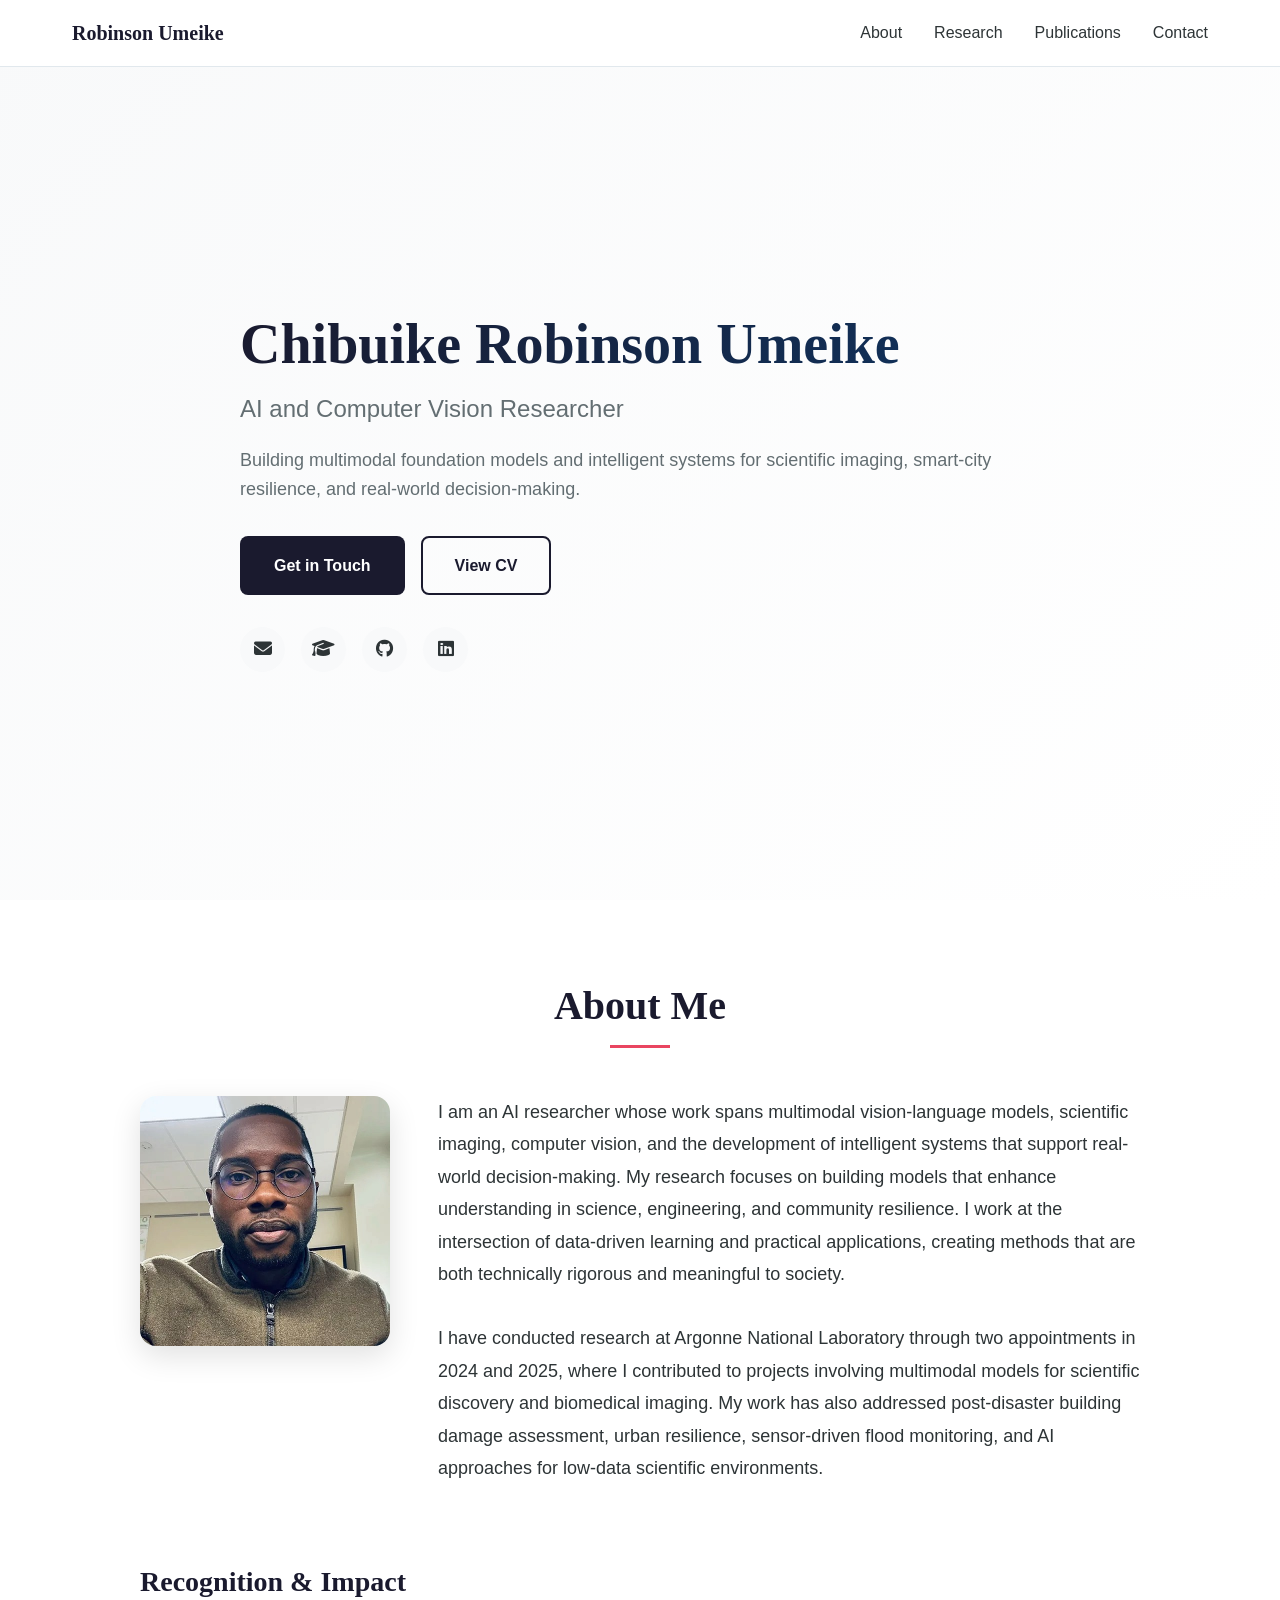
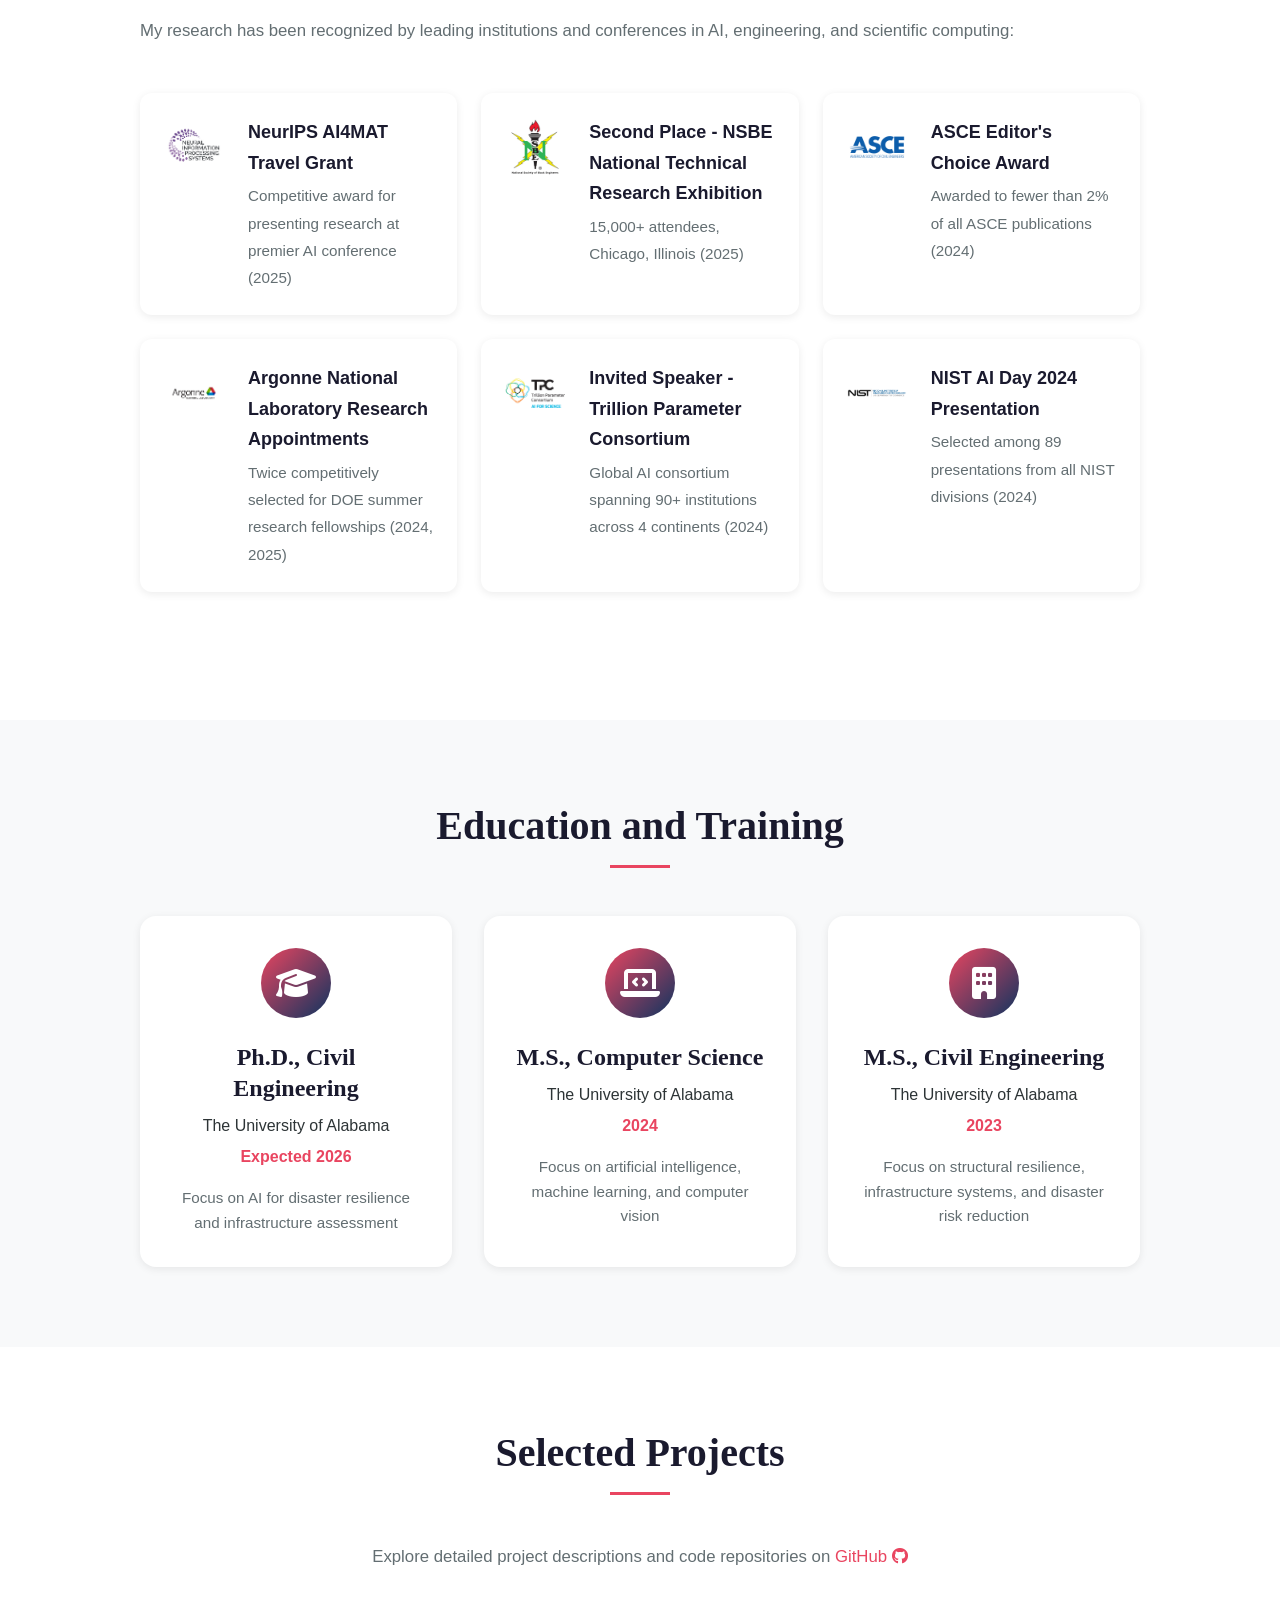
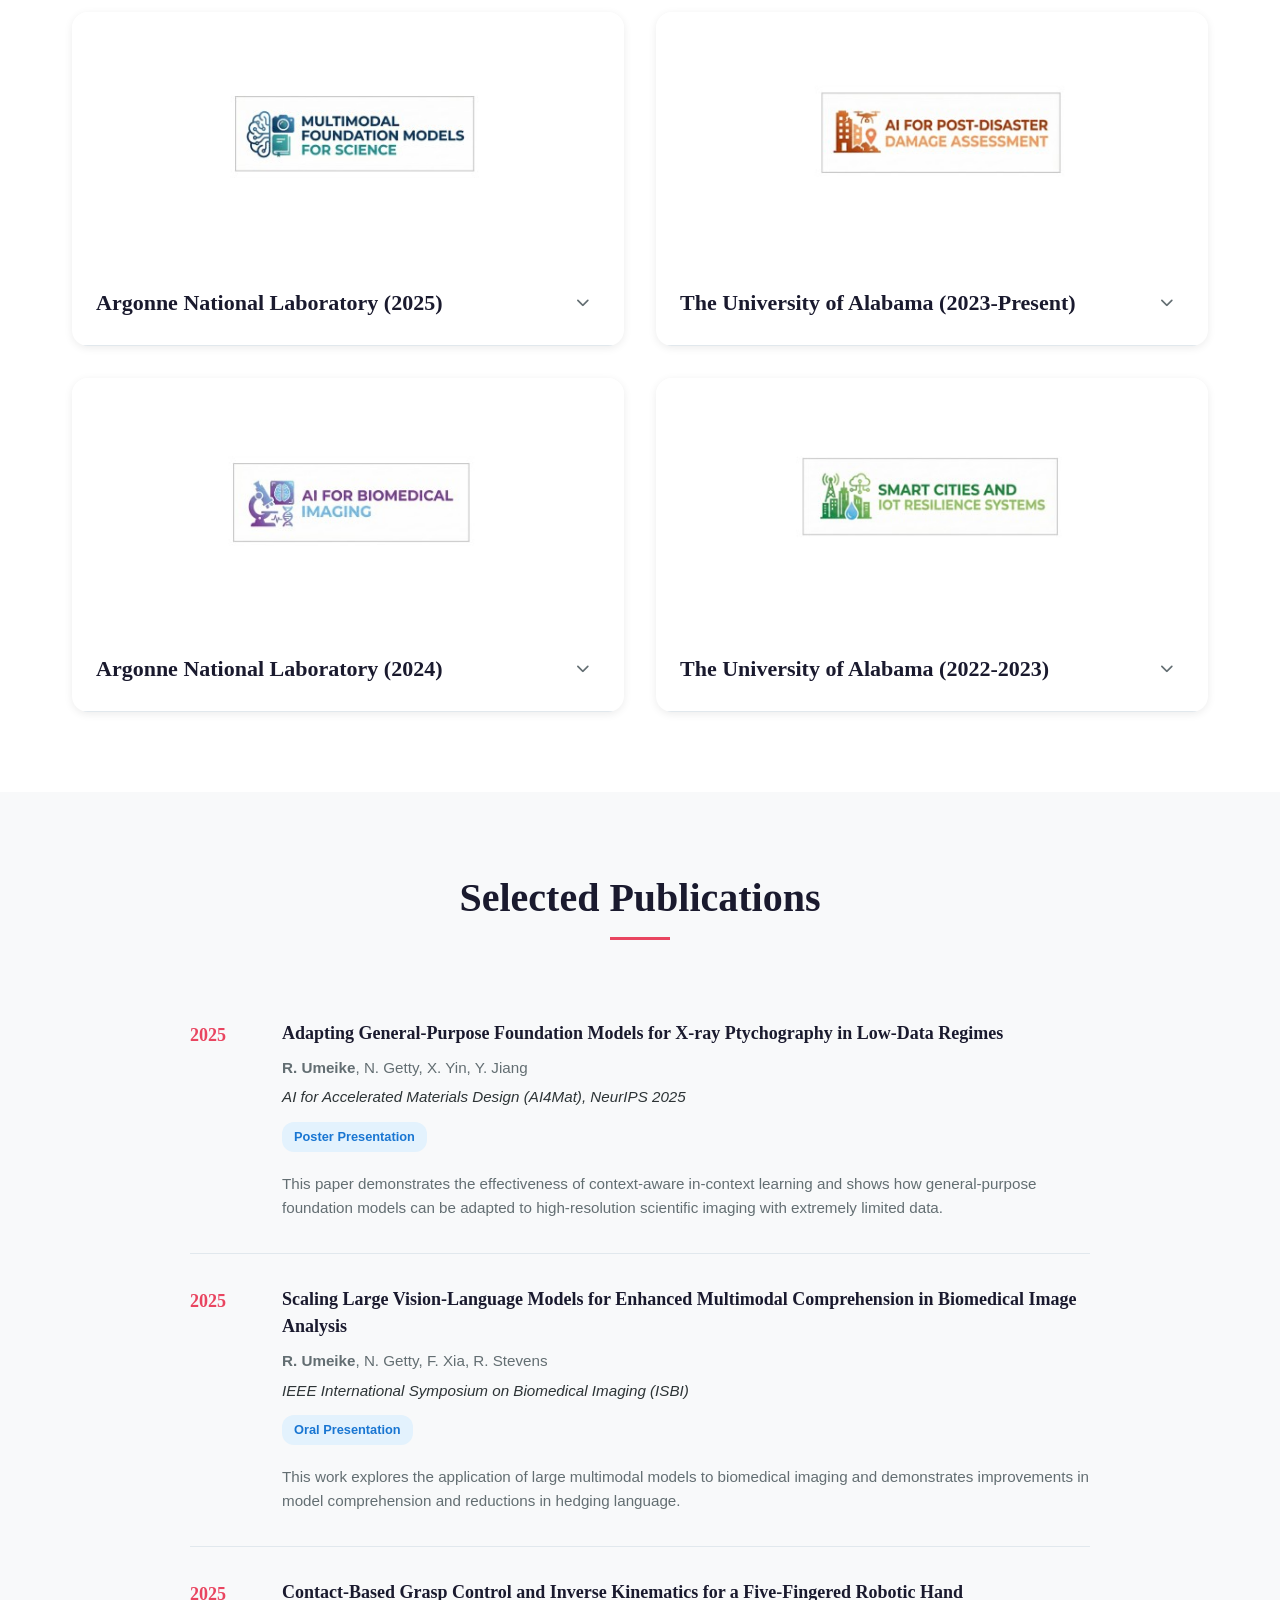
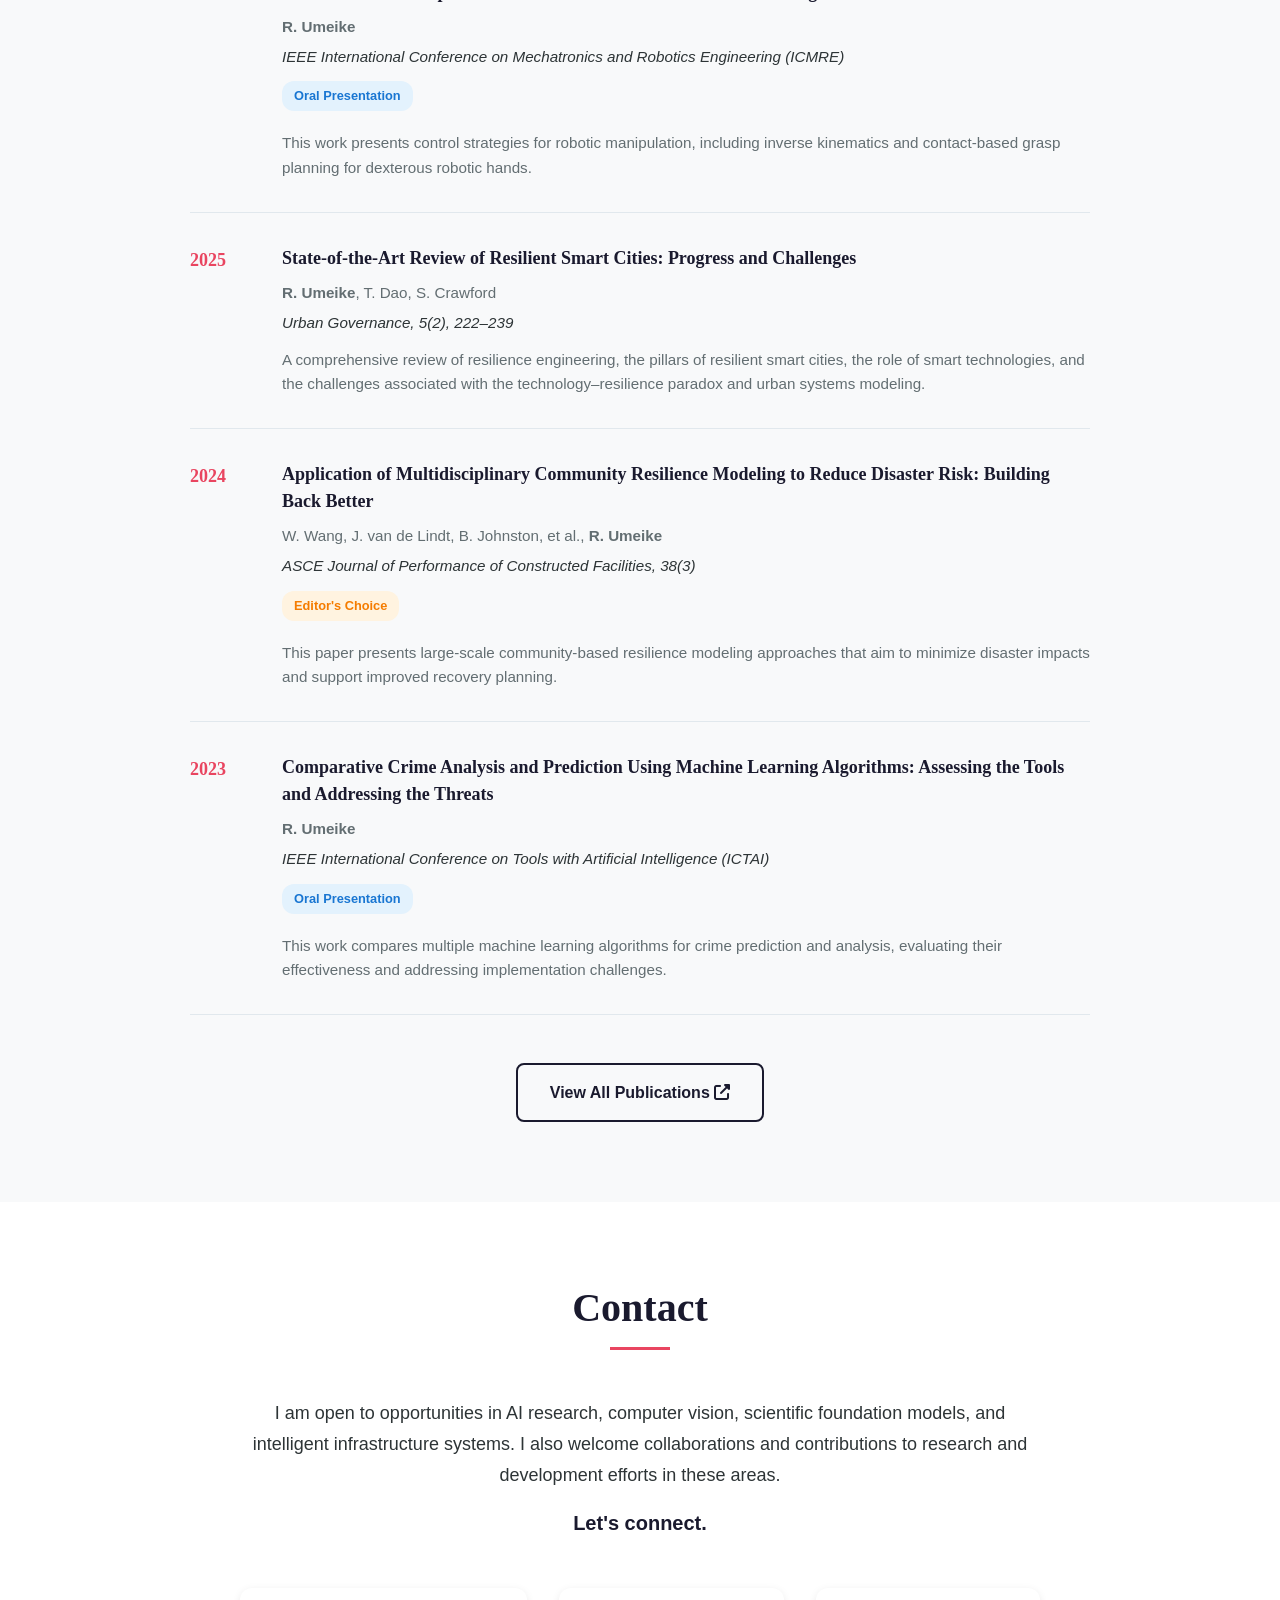
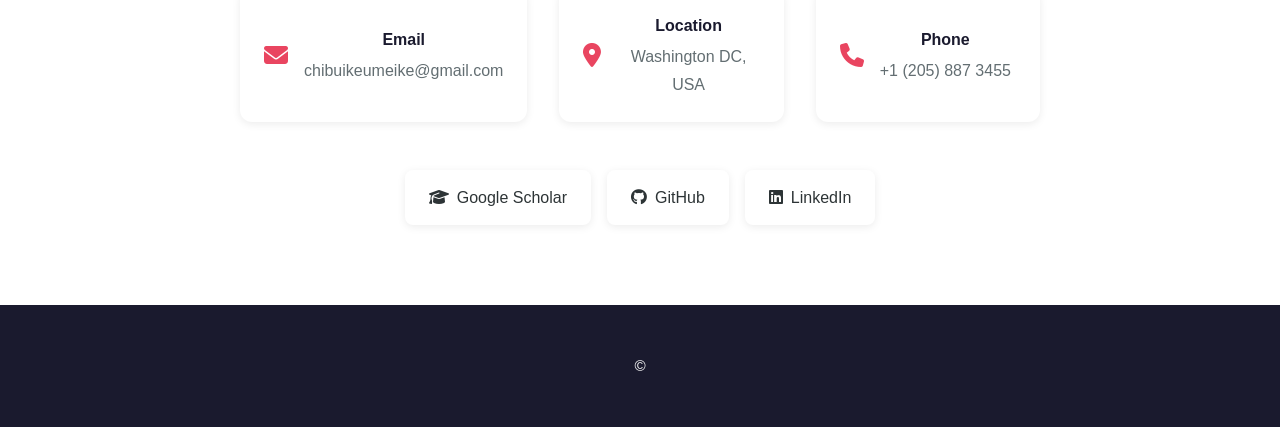
==== index_old.html @ f41a7f82 "Rename index.html to index_old.html" ====
<!DOCTYPE html>
<html lang="en">
<head>
    <meta charset="UTF-8">
    <meta name="viewport" content="width=device-width, initial-scale=1.0">
    <title>Chibuike Robinson Umeike - AI and Computer Vision Researcher</title>
    <link rel="stylesheet" href="css/style.css">
    <link rel="stylesheet" href="https://cdnjs.cloudflare.com/ajax/libs/font-awesome/6.4.0/css/all.min.css">
</head>
<body>
    <nav class="navbar">
        <div class="container">
            <div class="nav-brand">Robinson Umeike</div>
            <ul class="nav-links">
                <li><a href="#about">About</a></li>
                <li><a href="#research">Research</a></li>
                <li><a href="#publications">Publications</a></li>
                <li><a href="#contact">Contact</a></li>
            </ul>
        </div>
    </nav>

    <header class="hero">
        <div class="container">
            <div class="hero-content">
                <h1 class="hero-title">Chibuike Robinson Umeike</h1>
                <p class="hero-subtitle">AI and Computer Vision Researcher</p>
                <p class="hero-tagline">Building multimodal foundation models and intelligent systems for scientific imaging, smart-city resilience, and real-world decision-making.</p>
                <div class="hero-links">
                    <a href="#contact" class="btn btn-primary">Get in Touch</a>
                    <a href="assets/cv.pdf" class="btn btn-secondary" target="_blank">View CV</a>
                </div>
                <div class="social-links">
                    <a href="/cdn-cgi/l/email-protection#57343f3e35223e3c32223a323e3c3217303a363e3b7934383a" aria-label="Email"><i class="fas fa-envelope"></i></a>
                    <a href="https://scholar.google.com/citations?user=IeJsfl8AAAAJ" target="_blank" aria-label="Google Scholar"><i class="fas fa-graduation-cap"></i></a>
                    <a href="https://github.com/crumeike" target="_blank" aria-label="GitHub"><i class="fab fa-github"></i></a>
                    <a href="https://www.linkedin.com/in/chibuike-robinson-umeike-b57b1a183/" target="_blank" aria-label="LinkedIn"><i class="fab fa-linkedin"></i></a>
                </div>
            </div>
        </div>
    </header>

    <section id="about" class="section">
        <div class="container">
            <h2 class="section-title">About Me</h2>
            <div class="about-content">
                <div class="about-layout">
                    <div class="profile-photo">
                        <img src="images/profile-photo.jpg" 
                             alt="Chibuike Robinson Umeike"
                             onerror="this.style.display='none'">
                    </div>
                    <div class="about-text">
                        <p class="lead">I am an AI researcher whose work spans multimodal vision-language models, scientific imaging, computer vision, and the development of intelligent systems that support real-world decision-making. My research focuses on building models that enhance understanding in science, engineering, and community resilience. I work at the intersection of data-driven learning and practical applications, creating methods that are both technically rigorous and meaningful to society.</p>
                        
                        <p class="lead">I have conducted research at Argonne National Laboratory through two appointments in 2024 and 2025, where I contributed to projects involving multimodal models for scientific discovery and biomedical imaging. My work has also addressed post-disaster building damage assessment, urban resilience, sensor-driven flood monitoring, and AI approaches for low-data scientific environments.</p>
                    </div>
                </div>
                    
                    <h3 class="subsection-title">Recognition & Impact</h3>
                    <p class="subsection-intro">My research has been recognized by leading institutions and conferences in AI, engineering, and scientific computing:</p>
                    
                    <div class="highlights">
                        <div class="highlight-item">
                            <div class="highlight-logo">
                                <img src="images/neurips-logo.png" alt="NeurIPS" onerror="this.parentElement.innerHTML='<i class=\'fas fa-award\'></i>'">
                            </div>
                            <div>
                                <strong>NeurIPS AI4MAT Travel Grant</strong>
                                <span>Competitive award for presenting research at premier AI conference (2025)</span>
                            </div>
                        </div>
                        <div class="highlight-item">
                            <div class="highlight-logo">
                                <img src="images/nsbe-logo.png" alt="NSBE" onerror="this.parentElement.innerHTML='<i class=\'fas fa-trophy\'></i>'">
                            </div>
                            <div>
                                <strong>Second Place - NSBE National Technical Research Exhibition</strong>
                                <span>15,000+ attendees, Chicago, Illinois (2025)</span>
                            </div>
                        </div>
                        <div class="highlight-item">
                            <div class="highlight-logo">
                                <img src="images/asce-logo.png" alt="ASCE" onerror="this.parentElement.innerHTML='<i class=\'fas fa-star\'></i>'">
                            </div>
                            <div>
                                <strong>ASCE Editor's Choice Award</strong>
                                <span>Awarded to fewer than 2% of all ASCE publications (2024)</span>
                            </div>
                        </div>
                        <div class="highlight-item">
                            <div class="highlight-logo">
                                <img src="images/argonne-logo.png" alt="Argonne" onerror="this.parentElement.innerHTML='<i class=\'fas fa-flask\'></i>'">
                            </div>
                            <div>
                                <strong>Argonne National Laboratory Research Appointments</strong>
                                <span>Twice competitively selected for DOE summer research fellowships (2024, 2025)</span>
                            </div>
                        </div>
                        <div class="highlight-item">
                            <div class="highlight-logo">
                                <img src="images/tpc-logo.png" alt="TPC" onerror="this.parentElement.innerHTML='<i class=\'fas fa-microphone\'></i>'">
                            </div>
                            <div>
                                <strong>Invited Speaker - Trillion Parameter Consortium</strong>
                                <span>Global AI consortium spanning 90+ institutions across 4 continents (2024)</span>
                            </div>
                        </div>
                        <div class="highlight-item">
                            <div class="highlight-logo">
                                <img src="images/nist-logo.png" alt="NIST" onerror="this.parentElement.innerHTML='<i class=\'fas fa-chart-line\'></i>'">
                            </div>
                            <div>
                                <strong>NIST AI Day 2024 Presentation</strong>
                                <span>Selected among 89 presentations from all NIST divisions (2024)</span>
                            </div>
                        </div>
                    </div>

                    <!-- <p class="closing-text">I enjoy working across disciplines and combining insights from engineering and computer science to advance the capabilities of AI systems.</p> -->
                </div>
            </div>
        </div>
    </section>

    <section id="education" class="section section-alt">
        <div class="container">
            <h2 class="section-title">Education and Training</h2>
            <div class="education-grid">
                <div class="education-card">
                    <div class="edu-icon"><i class="fas fa-graduation-cap"></i></div>
                    <h3>Ph.D., Civil Engineering</h3>
                    <p class="edu-institution">The University of Alabama</p>
                    <p class="edu-year">Expected 2026</p>
                    <p class="edu-focus">Focus on AI for disaster resilience and infrastructure assessment</p>
                </div>
                <div class="education-card">
                    <div class="edu-icon"><i class="fas fa-laptop-code"></i></div>
                    <h3>M.S., Computer Science</h3>
                    <p class="edu-institution">The University of Alabama</p>
                    <p class="edu-year">2024</p>
                    <p class="edu-focus">Focus on artificial intelligence, machine learning, and computer vision</p>
                </div>
                <div class="education-card">
                    <div class="edu-icon"><i class="fas fa-building"></i></div>
                    <h3>M.S., Civil Engineering</h3>
                    <p class="edu-institution">The University of Alabama</p>
                    <p class="edu-year">2023</p>
                    <p class="edu-focus">Focus on structural resilience, infrastructure systems, and disaster risk reduction</p>
                </div>
            </div>
        </div>
    </section>

    <section id="research" class="section">
        <div class="container">
            <h2 class="section-title">Selected Projects</h2>
            <p class="section-intro">Explore detailed project descriptions and code repositories on <a href="https://github.com/crumeike" target="_blank" style="color: var(--highlight-color); text-decoration: none;">GitHub <i class="fab fa-github"></i></a></p>
            <div class="projects-grid">
                <div class="project-card" data-project="foundation-models">
                    <div class="project-image">
                        <img src="images/project-foundation-models.jpg" 
                             alt="Multimodal Foundation Models for Science"
                             onerror="this.src='https://placehold.co/800x500/1a1a2e/ffffff?text=Foundation+Models+for+Science'">
                        <div class="project-overlay">
                            <a href="https://github.com/crumeike/PtychoBench" target="_blank" class="project-github" aria-label="View on GitHub">
                                <i class="fab fa-github"></i>
                            </a>
                        </div>
                    </div>
                    <div class="project-info">
                        <h3>Argonne National Laboratory (2025)</h3>
                        <button class="project-toggle" aria-label="Show details">
                            <i class="fas fa-chevron-down"></i>
                        </button>
                    </div>
                    <div class="project-details">
                        <p>Domain-adapted vision-language models for scientific and biomedical imaging. Work includes adapting general-purpose foundation models to low-data scientific domains, designing vision-language systems for X-ray ptychography and radiation imaging, applying reinforcement learning (GRPO) to autonomous scientific workflows, and scaling training across HPC and multi-GPU environments at Argonne National Laboratory. Developed <strong>PtychoBench</strong> benchmark for evaluating foundation model adaptation strategies.</p>
                        <div class="project-tags">
                            <span class="tag">VLMs</span>
                            <span class="tag">Qwen-2.5</span>
                            <span class="tag">Llama-3.2</span>
                            <span class="tag">GRPO</span>
                            <span class="tag">HPC</span>
                        </div>
                    </div>
                </div>

                <div class="project-card" data-project="disaster-assessment">
                    <div class="project-image">
                        <img src="images/project-disaster.jpg" 
                             alt="Post-Disaster Damage Assessment"
                             onerror="this.src='https://placehold.co/800x500/e94560/ffffff?text=Disaster+Assessment+AI'">
                        <div class="project-overlay">
                            <a href="https://github.com/crumeike" target="_blank" class="project-github" aria-label="View on GitHub">
                                <i class="fab fa-github"></i>
                            </a>
                        </div>
                    </div>
                    <div class="project-info">
                        <!-- <h3>AI for Post-Disaster Damage Assessment</h3> -->
                        <h3>The University of Alabama (2023-Present)</h3>
                        <button class="project-toggle" aria-label="Show details">
                            <i class="fas fa-chevron-down"></i>
                        </button>
                    </div>
                    <div class="project-details">
                        <p>End-to-end computer vision systems for rapid building damage estimation following natural disasters. Includes damage detection and classification using YOLO, SSD, and RT-DETR architectures for tornado and windstorm events. Deployed system processing <strong>333 images per second</strong>, reducing evaluation time from weeks to minutes. Integrated imagery with geospatial data and developed multimodal deep learning pipelines. Collaborative work with NIST Disaster and Failure Studies Program.</p>
                        <div class="project-tags">
                            <span class="tag">YOLO</span>
                            <span class="tag">RT-DETR</span>
                            <span class="tag">Computer Vision</span>
                            <span class="tag">NIST</span>
                        </div>
                    </div>
                </div>

                <div class="project-card" data-project="biomedical-imaging">
                    <div class="project-image">
                        <img src="images/project-biomedical.jpg" 
                             alt="AI for Biomedical Imaging"
                             onerror="this.src='https://placehold.co/800x500/0f3460/ffffff?text=Biomedical+Imaging+AI'">
                        <div class="project-overlay">
                            <a href="https://github.com/crumeike/lucid-biomedical-vlm" target="_blank" class="project-github" aria-label="View on GitHub">
                                <i class="fab fa-github"></i>
                            </a>
                        </div>
                    </div>
                    <div class="project-info">
                        <!-- <h3>AI for Biomedical Imaging</h3> -->
                        <h3>Argonne National Laboratory (2024)</h3>
                        <button class="project-toggle" aria-label="Show details">
                            <i class="fas fa-chevron-down"></i>
                        </button>
                    </div>
                    <div class="project-details">
                        <p>Vision-language and multimodal models for biomedical image interpretation and low-dose imaging applications. Built comprehensive data curation pipeline processing <strong>42,673 scientific articles</strong>, generating <strong>171,000+ captions</strong> and <strong>165,000+ images</strong>. Fine-tuned LLaVA models on <strong>50,882 image-text pairs</strong>, achieving <strong>135% performance improvement</strong> and <strong>96.6% hallucination reduction</strong> over baselines. Designed AI systems that support clinical and scientific workflows for low-dose radiation therapy imaging.</p>
                        <div class="project-tags">
                            <span class="tag">LLaVA</span>
                            <span class="tag">LoRA</span>
                            <span class="tag">Medical AI</span>
                            <span class="tag">Argonne Lab</span>
                        </div>
                    </div>
                </div>

                <div class="project-card" data-project="smart-cities">
                    <div class="project-image">
                        <img src="images/project-smart-cities.jpg" 
                             alt="Smart Cities and IoT Systems"
                             onerror="this.src='https://placehold.co/800x500/16213e/ffffff?text=Smart+Cities+%26+IoT'">
                        <div class="project-overlay">
                            <a href="https://github.com/crumeike/smart-cities-iot" target="_blank" class="project-github" aria-label="View on GitHub">
                                <i class="fab fa-github"></i>
                            </a>
                        </div>
                    </div>
                    <div class="project-info">
                        <!-- <h3>Smart Cities and IoT Resilience Systems</h3> -->
                        <h3>The University of Alabama (2022-2023) </h3>
                        <button class="project-toggle" aria-label="Show details">
                            <i class="fas fa-chevron-down"></i>
                        </button>
                    </div>
                    <div class="project-details">
                        <p>Intelligent sensing and decision-support tools for urban infrastructure resilience. Deployed IoT flood monitoring networks with edge computing for real-time environmental sensing, processing over <strong>25,000 data points</strong> across 7-week field studies at University of Alabama campus. Developed city-scale resilience modeling frameworks and integrated standards-based (OIIE) data architectures for monitoring civil infrastructure systems. Earned <strong>two first-place innovation awards</strong>.</p>
                        <div class="project-tags">
                            <span class="tag">IoT</span>
                            <span class="tag">Edge Computing</span>
                            <span class="tag">OIIE Standards</span>
                            <span class="tag">Urban Systems</span>
                        </div>
                    </div>
                </div>
            </div>
        </div>
    </section>

    <section id="publications" class="section section-alt">
        <div class="container">
            <h2 class="section-title">Selected Publications</h2>
            <div class="publications-list">
                <div class="publication-item">
                    <div class="pub-year">2025</div>
                    <div class="pub-content">
                        <h4>Adapting General-Purpose Foundation Models for X-ray Ptychography in Low-Data Regimes</h4>
                        <p class="pub-authors"><strong>R. Umeike</strong>, N. Getty, X. Yin, Y. Jiang</p>
                        <p class="pub-venue">AI for Accelerated Materials Design (AI4Mat), NeurIPS 2025</p>
                        <span class="badge badge-oral">Poster Presentation</span>
                        <p class="pub-description">This paper demonstrates the effectiveness of context-aware in-context learning and shows how general-purpose foundation models can be adapted to high-resolution scientific imaging with extremely limited data.</p>
                    </div>
                </div>

                <div class="publication-item">
                    <div class="pub-year">2025</div>
                    <div class="pub-content">
                        <h4>Scaling Large Vision-Language Models for Enhanced Multimodal Comprehension in Biomedical Image Analysis</h4>
                        <p class="pub-authors"><strong>R. Umeike</strong>, N. Getty, F. Xia, R. Stevens</p>
                        <p class="pub-venue">IEEE International Symposium on Biomedical Imaging (ISBI)</p>
                        <span class="badge badge-oral">Oral Presentation</span>
                        <p class="pub-description">This work explores the application of large multimodal models to biomedical imaging and demonstrates improvements in model comprehension and reductions in hedging language.</p>
                    </div>
                </div>

                <div class="publication-item">
                    <div class="pub-year">2025</div>
                    <div class="pub-content">
                        <h4>Contact-Based Grasp Control and Inverse Kinematics for a Five-Fingered Robotic Hand</h4>
                        <p class="pub-authors"><strong>R. Umeike</strong></p>
                        <p class="pub-venue">IEEE International Conference on Mechatronics and Robotics Engineering (ICMRE)</p>
                        <span class="badge badge-oral">Oral Presentation</span>
                        <p class="pub-description">This work presents control strategies for robotic manipulation, including inverse kinematics and contact-based grasp planning for dexterous robotic hands.</p>
                    </div>
                </div>

                <div class="publication-item">
                    <div class="pub-year">2025</div>
                    <div class="pub-content">
                        <h4>State-of-the-Art Review of Resilient Smart Cities: Progress and Challenges</h4>
                        <p class="pub-authors"><strong>R. Umeike</strong>, T. Dao, S. Crawford</p>
                        <p class="pub-venue">Urban Governance, 5(2), 222–239</p>
                        <p class="pub-description">A comprehensive review of resilience engineering, the pillars of resilient smart cities, the role of smart technologies, and the challenges associated with the technology–resilience paradox and urban systems modeling.</p>
                    </div>
                </div>

                <div class="publication-item">
                    <div class="pub-year">2024</div>
                    <div class="pub-content">
                        <h4>Application of Multidisciplinary Community Resilience Modeling to Reduce Disaster Risk: Building Back Better</h4>
                        <p class="pub-authors">W. Wang, J. van de Lindt, B. Johnston, et al., <strong>R. Umeike</strong></p>
                        <p class="pub-venue">ASCE Journal of Performance of Constructed Facilities, 38(3)</p>
                        <span class="badge badge-award">Editor's Choice</span>
                        <p class="pub-description">This paper presents large-scale community-based resilience modeling approaches that aim to minimize disaster impacts and support improved recovery planning.</p>
                    </div>
                </div>

                <div class="publication-item">
                    <div class="pub-year">2023</div>
                    <div class="pub-content">
                        <h4>Comparative Crime Analysis and Prediction Using Machine Learning Algorithms: Assessing the Tools and Addressing the Threats</h4>
                        <p class="pub-authors"><strong>R. Umeike</strong></p>
                        <p class="pub-venue">IEEE International Conference on Tools with Artificial Intelligence (ICTAI)</p>
                        <span class="badge badge-oral">Oral Presentation</span>
                        <p class="pub-description">This work compares multiple machine learning algorithms for crime prediction and analysis, evaluating their effectiveness and addressing implementation challenges.</p>
                    </div>
                </div>
            </div>
            
            <div class="pub-footer">
                <a href="https://scholar.google.com/citations?user=IeJsfl8AAAAJ" target="_blank" class="btn btn-secondary">
                    View All Publications <i class="fas fa-external-link-alt"></i>
                </a>
            </div>
        </div>
    </section>

    <section id="contact" class="section">
        <div class="container">
            <h2 class="section-title">Contact</h2>
            <div class="contact-content">
                <p class="contact-intro">I am open to opportunities in AI research, computer vision, scientific foundation models, and intelligent infrastructure systems. I also welcome collaborations and contributions to research and development efforts in these areas.</p>
                <p class="contact-cta">Let's connect.</p>
                
                <div class="contact-grid">
                    <div class="contact-item">
                        <i class="fas fa-envelope"></i>
                        <div>
                            <strong>Email</strong>
                            <a href="mailto:chibuikeumeike@gmail.com">chibuikeumeike@gmail.com</a>
                        </div>
                    </div>
                    <div class="contact-item">
                        <i class="fas fa-map-marker-alt"></i>
                        <div>
                            <strong>Location</strong>
                            <span>Washington DC, USA</span>
                        </div>
                    </div>
                    <div class="contact-item">
                        <i class="fas fa-phone"></i>
                        <div>
                            <strong>Phone</strong>
                            <a href="tel:+12058873455">+1 (205) 887 3455</a>
                        </div>
                    </div>
                </div>

                <div class="contact-social">
                    <a href="https://scholar.google.com/citations?user=IeJsfl8AAAAJ" target="_blank" class="social-btn">
                        <i class="fas fa-graduation-cap"></i>
                        Google Scholar
                    </a>
                    <a href="https://github.com/crumeike" target="_blank" class="social-btn">
                        <i class="fab fa-github"></i>
                        GitHub
                    </a>
                    <a href="https://www.linkedin.com/in/chibuike-robinson-umeike-b57b1a183/" target="_blank" class="social-btn">
                        <i class="fab fa-linkedin"></i>
                        LinkedIn
                    </a>
                </div>
            </div>
        </div>
    </section>

    <footer class="footer">
            <div class="container">
            <p>&copy
---- css/style.css ----
/* ==========================================
   CSS Variables & Reset
   ========================================== */
:root {
    --primary-color: #1a1a2e;
    --secondary-color: #16213e;
    --accent-color: #0f3460;
    --highlight-color: #e94560;
    --text-color: #2d3436;
    --text-light: #636e72;
    --bg-color: #ffffff;
    --bg-alt: #f8f9fa;
    --border-color: #e1e8ed;
    --shadow: 0 2px 8px rgba(0, 0, 0, 0.08);
    --shadow-lg: 0 10px 30px rgba(0, 0, 0, 0.12);
    --transition: all 0.3s cubic-bezier(0.4, 0, 0.2, 1);
    --font-sans: 'SF Pro Display', -apple-system, BlinkMacSystemFont, 'Segoe UI', sans-serif;
    --font-serif: 'Crimson Pro', 'Georgia', serif;
}

* {
    margin: 0;
    padding: 0;
    box-sizing: border-box;
}

html {
    scroll-behavior: smooth;
}

body {
    font-family: var(--font-sans);
    color: var(--text-color);
    line-height: 1.7;
    background: var(--bg-color);
}

.container {
    max-width: 1200px;
    margin: 0 auto;
    padding: 0 2rem;
}

/* ==========================================
   Typography
   ========================================== */
h1, h2, h3, h4 {
    font-family: var(--font-serif);
    font-weight: 600;
    line-height: 1.3;
    color: var(--primary-color);
}

h1 { font-size: 3.5rem; }
h2 { font-size: 2.5rem; }
h3 { font-size: 1.75rem; }
h4 { font-size: 1.25rem; }

@media (max-width: 768px) {
    h1 { font-size: 2.5rem; }
    h2 { font-size: 2rem; }
    h3 { font-size: 1.5rem; }
}

/* ==========================================
   Navigation
   ========================================== */
.navbar {
    position: fixed;
    top: 0;
    width: 100%;
    background: rgba(255, 255, 255, 0.95);
    backdrop-filter: blur(10px);
    border-bottom: 1px solid var(--border-color);
    z-index: 1000;
    transition: var(--transition);
}

.navbar .container {
    display: flex;
    justify-content: space-between;
    align-items: center;
    padding: 1rem 2rem;
}

.nav-brand {
    font-family: var(--font-serif);
    font-size: 1.25rem;
    font-weight: 600;
    color: var(--primary-color);
}

.nav-links {
    display: flex;
    list-style: none;
    gap: 2rem;
}

.nav-links a {
    text-decoration: none;
    color: var(--text-color);
    font-weight: 500;
    transition: var(--transition);
    position: relative;
}

.nav-links a::after {
    content: '';
    position: absolute;
    bottom: -4px;
    left: 0;
    width: 0;
    height: 2px;
    background: var(--highlight-color);
    transition: var(--transition);
}

.nav-links a:hover::after {
    width: 100%;
}

@media (max-width: 768px) {
    .nav-links {
        gap: 1rem;
        font-size: 0.9rem;
    }
}

/* ==========================================
   Hero Section
   ========================================== */
.hero {
    min-height: 100vh;
    display: flex;
    align-items: center;
    background: linear-gradient(135deg, #f8f9fa 0%, #ffffff 100%);
    padding-top: 80px;
}

.hero-content {
    max-width: 800px;
    animation: fadeInUp 0.8s ease-out;
}

.hero-title {
    margin-bottom: 0.5rem;
    background: linear-gradient(135deg, var(--primary-color) 0%, var(--accent-color) 100%);
    -webkit-background-clip: text;
    -webkit-text-fill-color: transparent;
    background-clip: text;
}

.hero-subtitle {
    font-size: 1.5rem;
    color: var(--text-light);
    margin-bottom: 1rem;
    font-weight: 500;
}

.hero-tagline {
    font-size: 1.125rem;
    color: var(--text-light);
    margin-bottom: 2rem;
    line-height: 1.6;
}

.hero-links {
    display: flex;
    gap: 1rem;
    margin-bottom: 2rem;
    flex-wrap: wrap;
}

.btn {
    display: inline-block;
    padding: 0.875rem 2rem;
    text-decoration: none;
    border-radius: 8px;
    font-weight: 600;
    transition: var(--transition);
    border: 2px solid transparent;
}

.btn-primary {
    background: var(--primary-color);
    color: white;
}

.btn-primary:hover {
    background: var(--secondary-color);
    transform: translateY(-2px);
    box-shadow: var(--shadow-lg);
}

.btn-secondary {
    background: transparent;
    color: var(--primary-color);
    border-color: var(--primary-color);
}

.btn-secondary:hover {
    background: var(--primary-color);
    color: white;
    transform: translateY(-2px);
}

.social-links {
    display: flex;
    gap: 1rem;
}

.social-links a {
    width: 45px;
    height: 45px;
    display: flex;
    align-items: center;
    justify-content: center;
    background: var(--bg-alt);
    color: var(--text-color);
    border-radius: 50%;
    text-decoration: none;
    transition: var(--transition);
    font-size: 1.125rem;
}

.social-links a:hover {
    background: var(--primary-color);
    color: white;
    transform: translateY(-3px);
}

/* ==========================================
   Sections
   ========================================== */
.section {
    padding: 5rem 0;
}

.section-alt {
    background: var(--bg-alt);
}

.section-title {
    text-align: center;
    margin-bottom: 3rem;
    position: relative;
    padding-bottom: 1rem;
}

.section-title::after {
    content: '';
    position: absolute;
    bottom: 0;
    left: 50%;
    transform: translateX(-50%);
    width: 60px;
    height: 3px;
    background: var(--highlight-color);
}

/* ==========================================
   About Section
   ========================================== */
.about-content {
    max-width: 1000px;
    margin: 0 auto;
}

.about-layout {
    display: grid;
    grid-template-columns: 250px 1fr;
    gap: 3rem;
    align-items: start;
    margin-bottom: 2rem;
}

.profile-photo {
    width: 100%;
    position: sticky;
    top: 100px;
}

.profile-photo img {
    width: 100%;
    border-radius: 16px;
    box-shadow: var(--shadow-lg);
    display: block;
}

@media (max-width: 868px) {
    .about-layout {
        grid-template-columns: 1fr;
        gap: 2rem;
    }
    
    .profile-photo {
        max-width: 250px;
        margin: 0 auto;
        position: static;
    }
}

.lead {
    font-size: 1.125rem;
    line-height: 1.8;
    color: var(--text-color);
    margin-bottom: 2rem;
}

.closing-text {
    font-size: 1.125rem;
    line-height: 1.8;
    color: var(--text-color);
    margin-top: 2rem;
    font-style: italic;
}

.subsection-title {
    font-size: 1.75rem;
    color: var(--primary-color);
    margin: 3rem 0 1rem;
}

.subsection-intro {
    font-size: 1.05rem;
    color: var(--text-light);
    margin-bottom: 2rem;
    line-height: 1.7;
}

.section-intro {
    font-size: 1.05rem;
    color: var(--text-light);
    margin-bottom: 2.5rem;
    text-align: center;
    line-height: 1.7;
}

.highlights {
    display: grid;
    grid-template-columns: repeat(auto-fit, minmax(300px, 1fr));
    gap: 1.5rem;
    margin: 3rem 0;
}

.highlight-item {
    display: flex;
    align-items: flex-start;
    gap: 1.5rem;
    padding: 1.5rem;
    background: white;
    border-radius: 12px;
    box-shadow: var(--shadow);
    transition: var(--transition);
}

.highlight-item:hover {
    transform: translateY(-4px);
    box-shadow: var(--shadow-lg);
}

.highlight-logo {
    width: 60px;
    height: 60px;
    flex-shrink: 0;
    display: flex;
    align-items: center;
    justify-content: center;
}

.highlight-logo img {
    max-width: 100%;
    max-height: 100%;
    object-fit: contain;
}

.highlight-item i {
    font-size: 2rem;
    color: var(--highlight-color);
    flex-shrink: 0;
}

.highlight-item strong {
    display: block;
    font-size: 1.125rem;
    color: var(--primary-color);
    margin-bottom: 0.25rem;
}

.highlight-item span {
    color: var(--text-light);
    font-size: 0.95rem;
}

/* ==========================================
   Education Section
   ========================================== */
.education-grid {
    display: grid;
    grid-template-columns: repeat(auto-fit, minmax(300px, 1fr));
    gap: 2rem;
    max-width: 1000px;
    margin: 0 auto;
}

.education-card {
    background: white;
    padding: 2rem;
    border-radius: 16px;
    box-shadow: var(--shadow);
    transition: var(--transition);
    text-align: center;
}

.education-card:hover {
    transform: translateY(-4px);
    box-shadow: var(--shadow-lg);
}

.edu-icon {
    width: 70px;
    height: 70px;
    background: linear-gradient(135deg, var(--highlight-color) 0%, var(--accent-color) 100%);
    border-radius: 50%;
    display: flex;
    align-items: center;
    justify-content: center;
    margin: 0 auto 1.5rem;
    color: white;
    font-size: 2rem;
}

.education-card h3 {
    margin-bottom: 0.5rem;
    color: var(--primary-color);
    font-size: 1.5rem;
}

.edu-institution {
    color: var(--text-color);
    font-weight: 500;
    margin-bottom: 0.25rem;
}

.edu-year {
    color: var(--highlight-color);
    font-weight: 600;
    margin-bottom: 1rem;
}

.edu-focus {
    color: var(--text-light);
    font-size: 0.95rem;
    line-height: 1.6;
}

/* ==========================================
   Projects Section - Interactive Cards with Images
   ========================================== */
.projects-grid {
    display: grid;
    grid-template-columns: repeat(2, 1fr);
    gap: 2rem;
    max-width: 1200px;
    margin: 0 auto;
}

@media (max-width: 968px) {
    .projects-grid {
        grid-template-columns: 1fr;
    }
}

.project-card {
    background: white;
    border-radius: 16px;
    overflow: hidden;
    box-shadow: var(--shadow);
    transition: var(--transition);
    cursor: pointer;
}

.project-card:hover {
    transform: translateY(-8px);
    box-shadow: var(--shadow-lg);
}

.project-image {
    position: relative;
    width: 100%;
    height: 250px;
    overflow: hidden;
    background: var(--bg-alt);
}

.project-image img {
    width: 100%;
    height: 100%;
    object-fit: cover;
    transition: var(--transition);
}

.project-card:hover .project-image img {
    transform: scale(1.05);
}

.project-overlay {
    position: absolute;
    top: 0;
    left: 0;
    right: 0;
    bottom: 0;
    background: linear-gradient(to bottom, rgba(0,0,0,0) 0%, rgba(0,0,0,0.7) 100%);
    display: flex;
    align-items: flex-end;
    justify-content: flex-end;
    padding: 1rem;
    opacity: 0;
    transition: var(--transition);
}

.project-card:hover .project-overlay {
    opacity: 1;
}

.project-github {
    width: 45px;
    height: 45px;
    background: white;
    border-radius: 50%;
    display: flex;
    align-items: center;
    justify-content: center;
    color: var(--primary-color);
    text-decoration: none;
    font-size: 1.25rem;
    transition: var(--transition);
}

.project-github:hover {
    background: var(--highlight-color);
    color: white;
    transform: scale(1.1);
}

.project-info {
    padding: 1.5rem;
    display: flex;
    justify-content: space-between;
    align-items: center;
    border-bottom: 1px solid var(--border-color);
}

.project-info h3 {
    font-size: 1.375rem;
    color: var(--primary-color);
    margin: 0;
    flex: 1;
}

.project-toggle {
    background: none;
    border: none;
    width: 35px;
    height: 35px;
    border-radius: 50%;
    display: flex;
    align-items: center;
    justify-content: center;
    cursor: pointer;
    color: var(--text-light);
    transition: var(--transition);
    flex-shrink: 0;
}

.project-toggle:hover {
    background: var(--bg-alt);
    color: var(--primary-color);
}

.project-toggle i {
    transition: var(--transition);
}

.project-card.active .project-toggle i {
    transform: rotate(180deg);
}

.project-details {
    max-height: 0;
    overflow: hidden;
    transition: max-height 0.5s ease, padding 0.5s ease;
    padding: 0 1.5rem;
}

.project-card.active .project-details {
    max-height: 800px;
    padding: 1.5rem;
}

@media (max-width: 768px) {
    .project-card.active .project-details {
        max-height: 1000px;
    }
}

.project-details p {
    color: var(--text-light);
    line-height: 1.7;
    margin-bottom: 1rem;
}

.project-tags {
    display: flex;
    flex-wrap: wrap;
    gap: 0.5rem;
}

.tag {
    padding: 0.375rem 0.875rem;
    background: var(--bg-alt);
    color: var(--text-color);
    border-radius: 20px;
    font-size: 0.875rem;
    font-weight: 500;
}

/* Old research card styles - kept for backwards compatibility */
.research-card {
    background: white;
    padding: 2rem;
    border-radius: 16px;
    box-shadow: var(--shadow);
    transition: var(--transition);
    border-top: 4px solid var(--highlight-color);
}

.research-card:hover {
    transform: translateY(-8px);
    box-shadow: var(--shadow-lg);
}

.research-icon {
    width: 60px;
    height: 60px;
    background: linear-gradient(135deg, var(--highlight-color) 0%, var(--accent-color) 100%);
    border-radius: 12px;
    display: flex;
    align-items: center;
    justify-content: center;
    margin-bottom: 1.5rem;
}

.research-icon i {
    font-size: 1.75rem;
    color: white;
}

.research-card h3 {
    margin-bottom: 1rem;
    color: var(--primary-color);
}

.research-card p {
    color: var(--text-light);
    line-height: 1.7;
}

/* ==========================================
   Publications Section
   ========================================== */
.publications-list {
    max-width: 900px;
    margin: 0 auto 3rem;
}

.publication-item {
    display: flex;
    gap: 2rem;
    padding: 2rem 0;
    border-bottom: 1px solid var(--border-color);
    transition: var(--transition);
}

.publication-item:hover {
    background: rgba(249, 249, 249, 0.5);
    padding-left: 1rem;
    padding-right: 1rem;
    margin-left: -1rem;
    margin-right: -1rem;
    border-radius: 8px;
}

.pub-year {
    font-family: var(--font-serif);
    font-size: 1.125rem;
    font-weight: 600;
    color: var(--highlight-color);
    flex-shrink: 0;
    width: 60px;
}

.pub-content h4 {
    margin-bottom: 0.5rem;
    font-size: 1.125rem;
    line-height: 1.5;
}

.pub-authors {
    color: var(--text-light);
    margin-bottom: 0.25rem;
    font-size: 0.95rem;
}

.pub-venue {
    color: var(--text-color);
    font-style: italic;
    margin-bottom: 0.75rem;
    font-size: 0.95rem;
}

.pub-description {
    color: var(--text-light);
    font-size: 0.95rem;
    line-height: 1.6;
    margin-top: 0.75rem;
}

.badge {
    display: inline-block;
    padding: 0.25rem 0.75rem;
    border-radius: 12px;
    font-size: 0.8rem;
    font-weight: 600;
    margin-bottom: 0.5rem;
}

.badge-oral {
    background: #e3f2fd;
    color: #1976d2;
}

.badge-award {
    background: #fff3e0;
    color: #f57c00;
}

.pub-footer {
    text-align: center;
    margin-top: 2rem;
}

/* ==========================================
   Contact Section
   ========================================== */
.contact-content {
    max-width: 800px;
    margin: 0 auto;
    text-align: center;
}

.contact-intro {
    font-size: 1.125rem;
    color: var(--text-color);
    margin-bottom: 1rem;
    line-height: 1.7;
}

.contact-cta {
    font-size: 1.25rem;
    font-weight: 600;
    color: var(--primary-color);
    margin-bottom: 3rem;
}

.contact-grid {
    display: grid;
    grid-template-columns: repeat(3, 1fr);
    gap: 2rem;
    margin-bottom: 3rem;
}

@media (max-width: 968px) {
    .contact-grid {
        grid-template-columns: 1fr;
    }
}

.contact-item {
    display: flex;
    align-items: center;
    gap: 1rem;
    padding: 1.5rem;
    background: white;
    border-radius: 12px;
    box-shadow: var(--shadow);
}

.contact-item i {
    font-size: 1.5rem;
    color: var(--highlight-color);
}

.contact-item strong {
    display: block;
    margin-bottom: 0.25rem;
    color: var(--primary-color);
}

.contact-item a {
    color: var(--text-light);
    text-decoration: none;
    transition: var(--transition);
}

.contact-item a:hover {
    color: var(--highlight-color);
}

.contact-item span {
    color: var(--text-light);
}

.contact-social {
    display: flex;
    justify-content: center;
    gap: 1rem;
    flex-wrap: wrap;
}

.social-btn {
    display: inline-flex;
    align-items: center;
    gap: 0.5rem;
    padding: 0.875rem 1.5rem;
    background: white;
    color: var(--text-color);
    text-decoration: none;
    border-radius: 8px;
    font-weight: 500;
    box-shadow: var(--shadow);
    transition: var(--transition);
}

.social-btn:hover {
    background: var(--primary-color);
    color: white;
    transform: translateY(-2px);
    box-shadow: var(--shadow-lg);
}

/* ==========================================
   Footer
   ========================================== */
.footer {
    background: var(--primary-color);
    color: white;
    padding: 3rem 0;
    text-align: center;
    margin-top: 0;
}

.footer p {
    margin: 0;
    font-size: 0.95rem;
}

/* ==========================================
   Animations
   ========================================== */
@keyframes fadeInUp {
    from {
        opacity: 0;
        transform: translateY(30px);
    }
    to {
        opacity: 1;
        transform: translateY(0);
    }
}

/* ==========================================
   Responsive Design
   ========================================== */
@media (max-width: 768px) {
    .container {
        padding: 0 1.5rem;
    }
    
    .hero {
        min-height: 80vh;
    }
    
    .section {
        padding: 3rem 0;
    }
    
    .publication-item {
        flex-direction: column;
        gap: 1rem;
    }
    
    .pub-year {
        width: auto;
    }
    
    .contact-grid {
        grid-template-columns: 1fr;
    }

    .highlights {
        grid-template-columns: 1fr;
    }

    .education-grid {
        grid-template-columns: 1fr;
    }
}
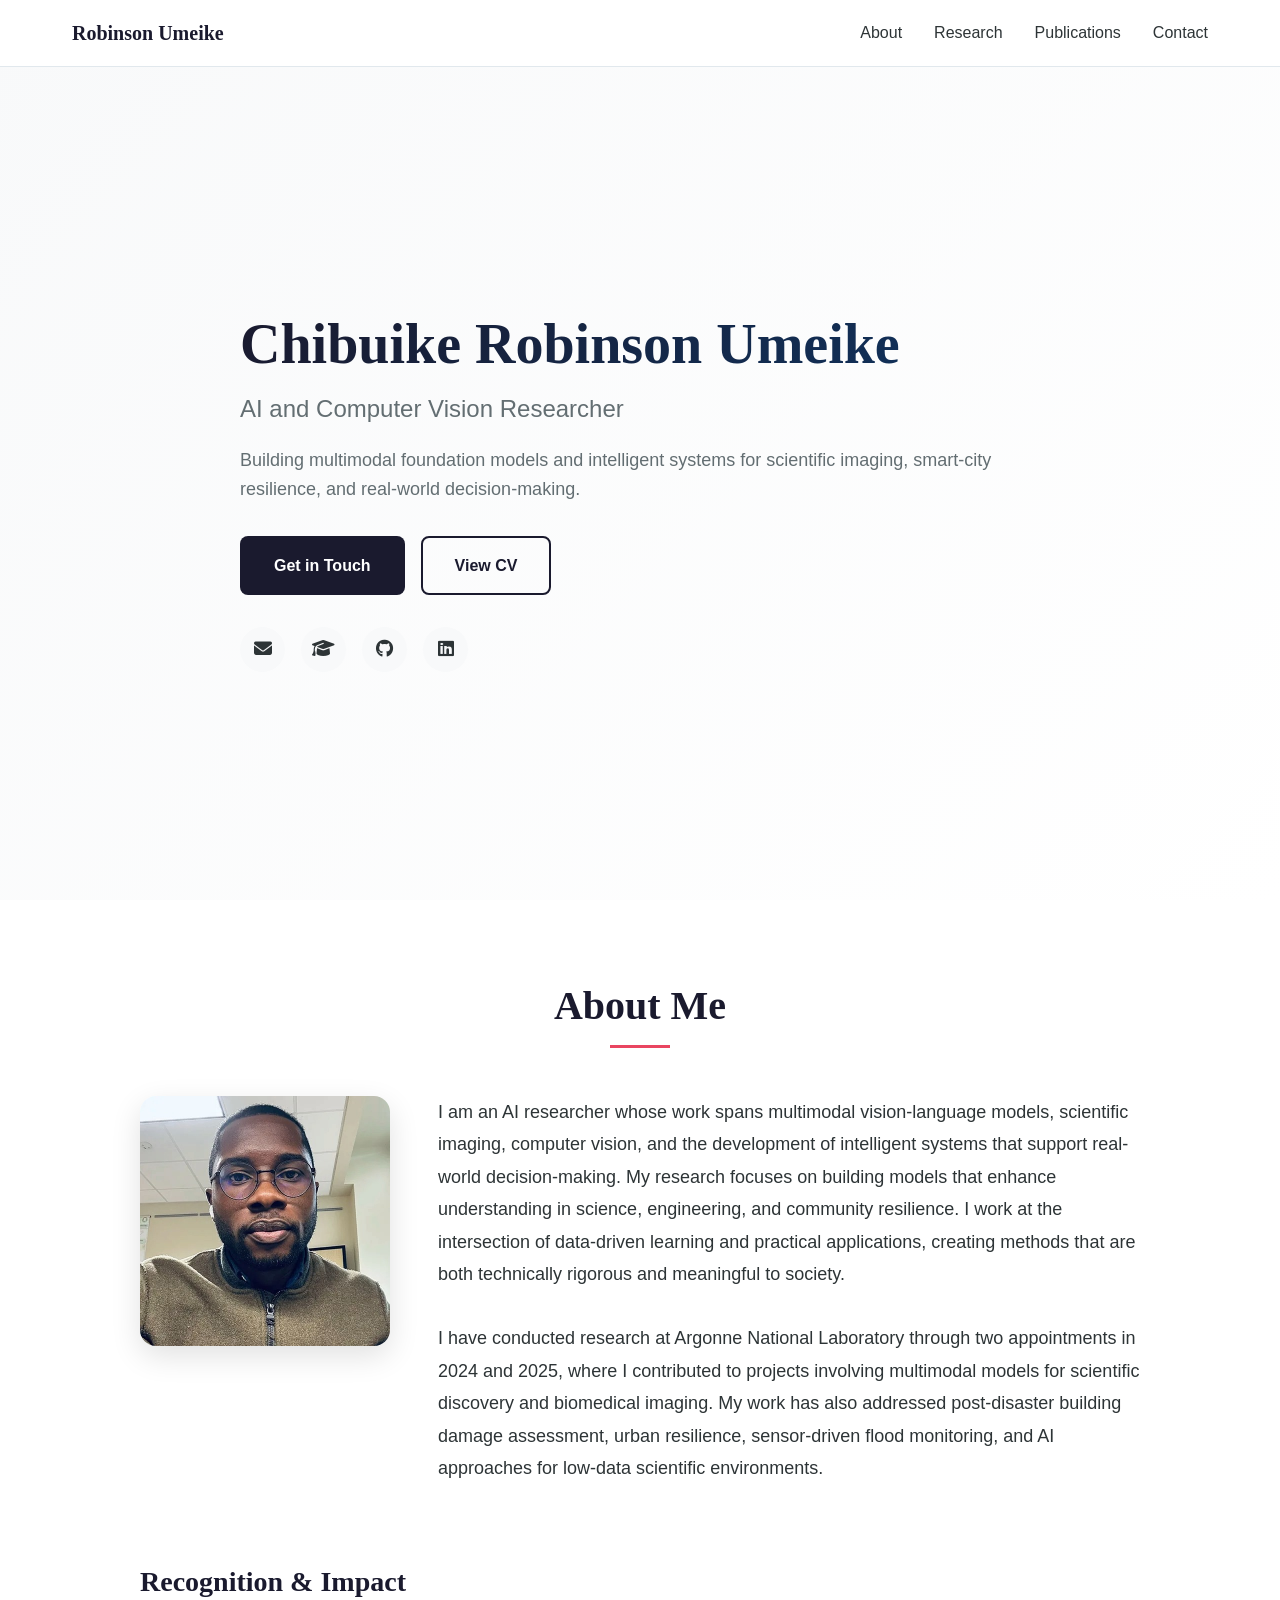
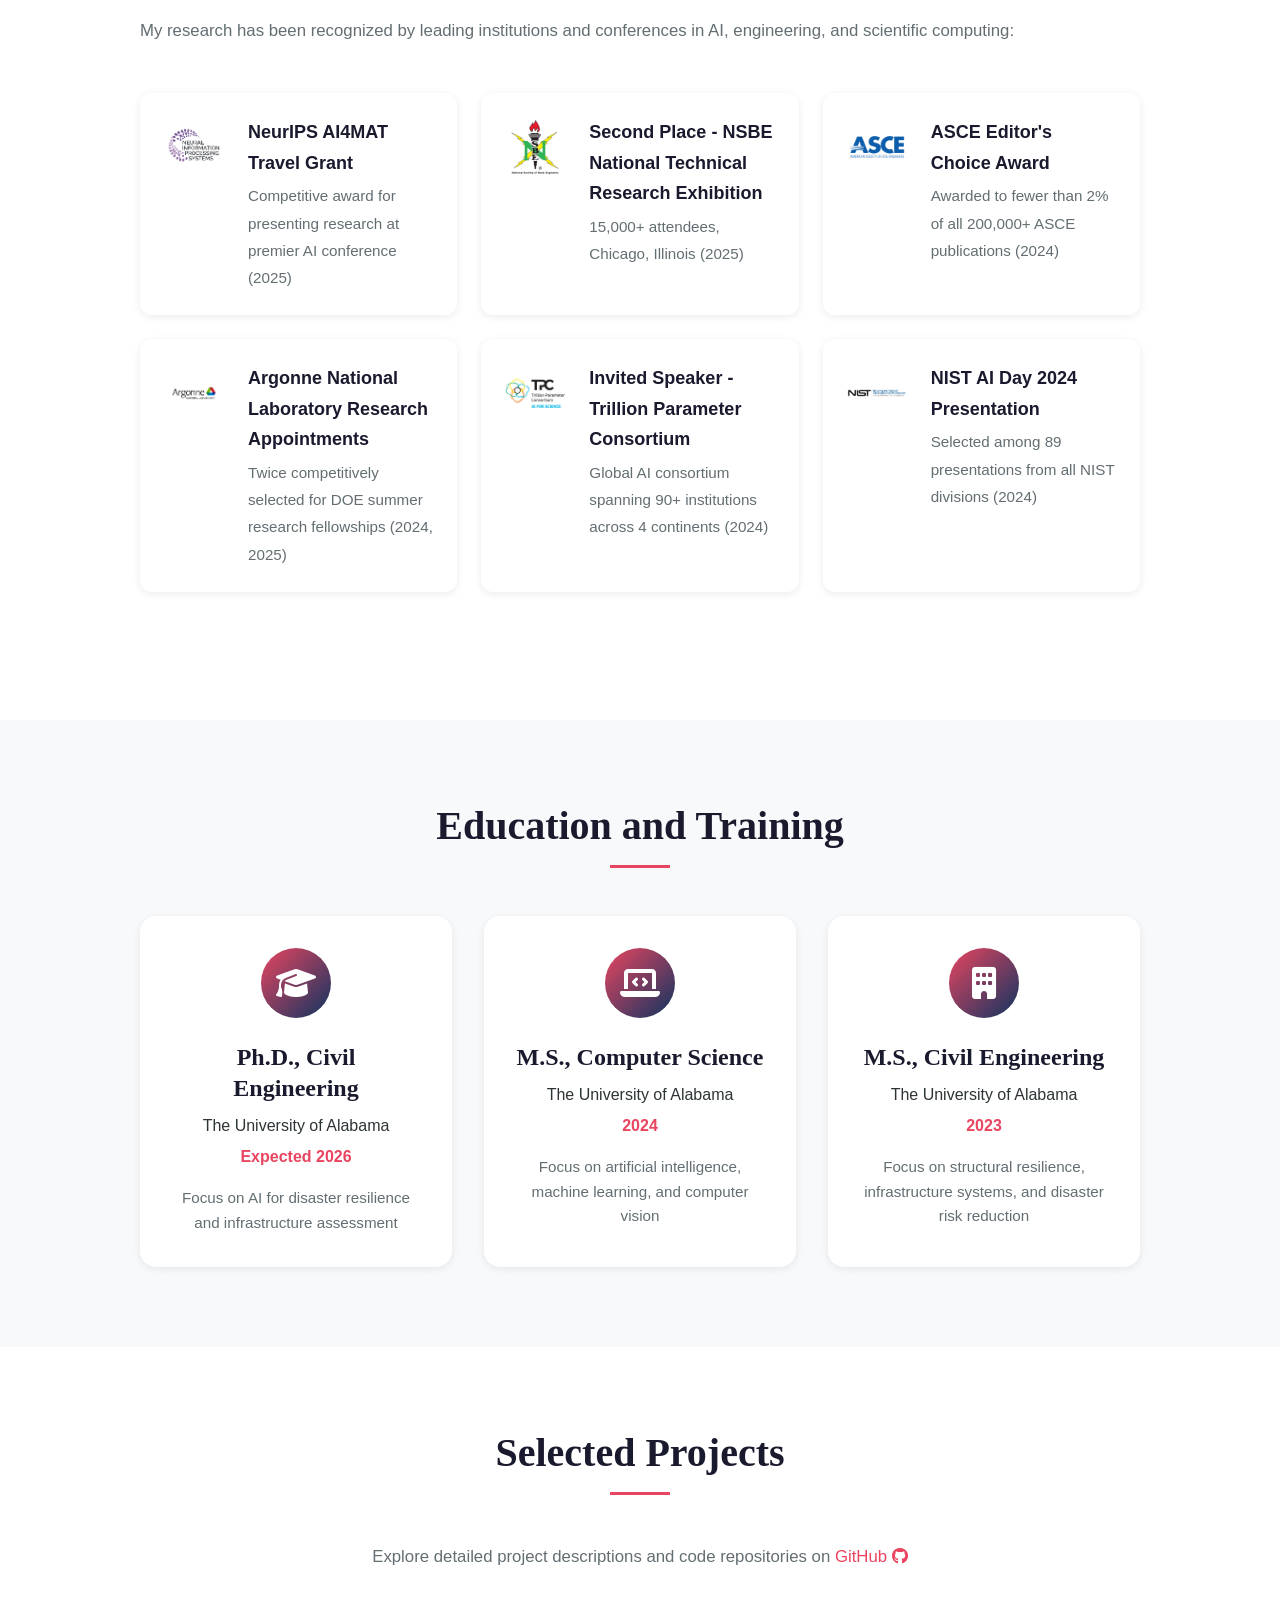
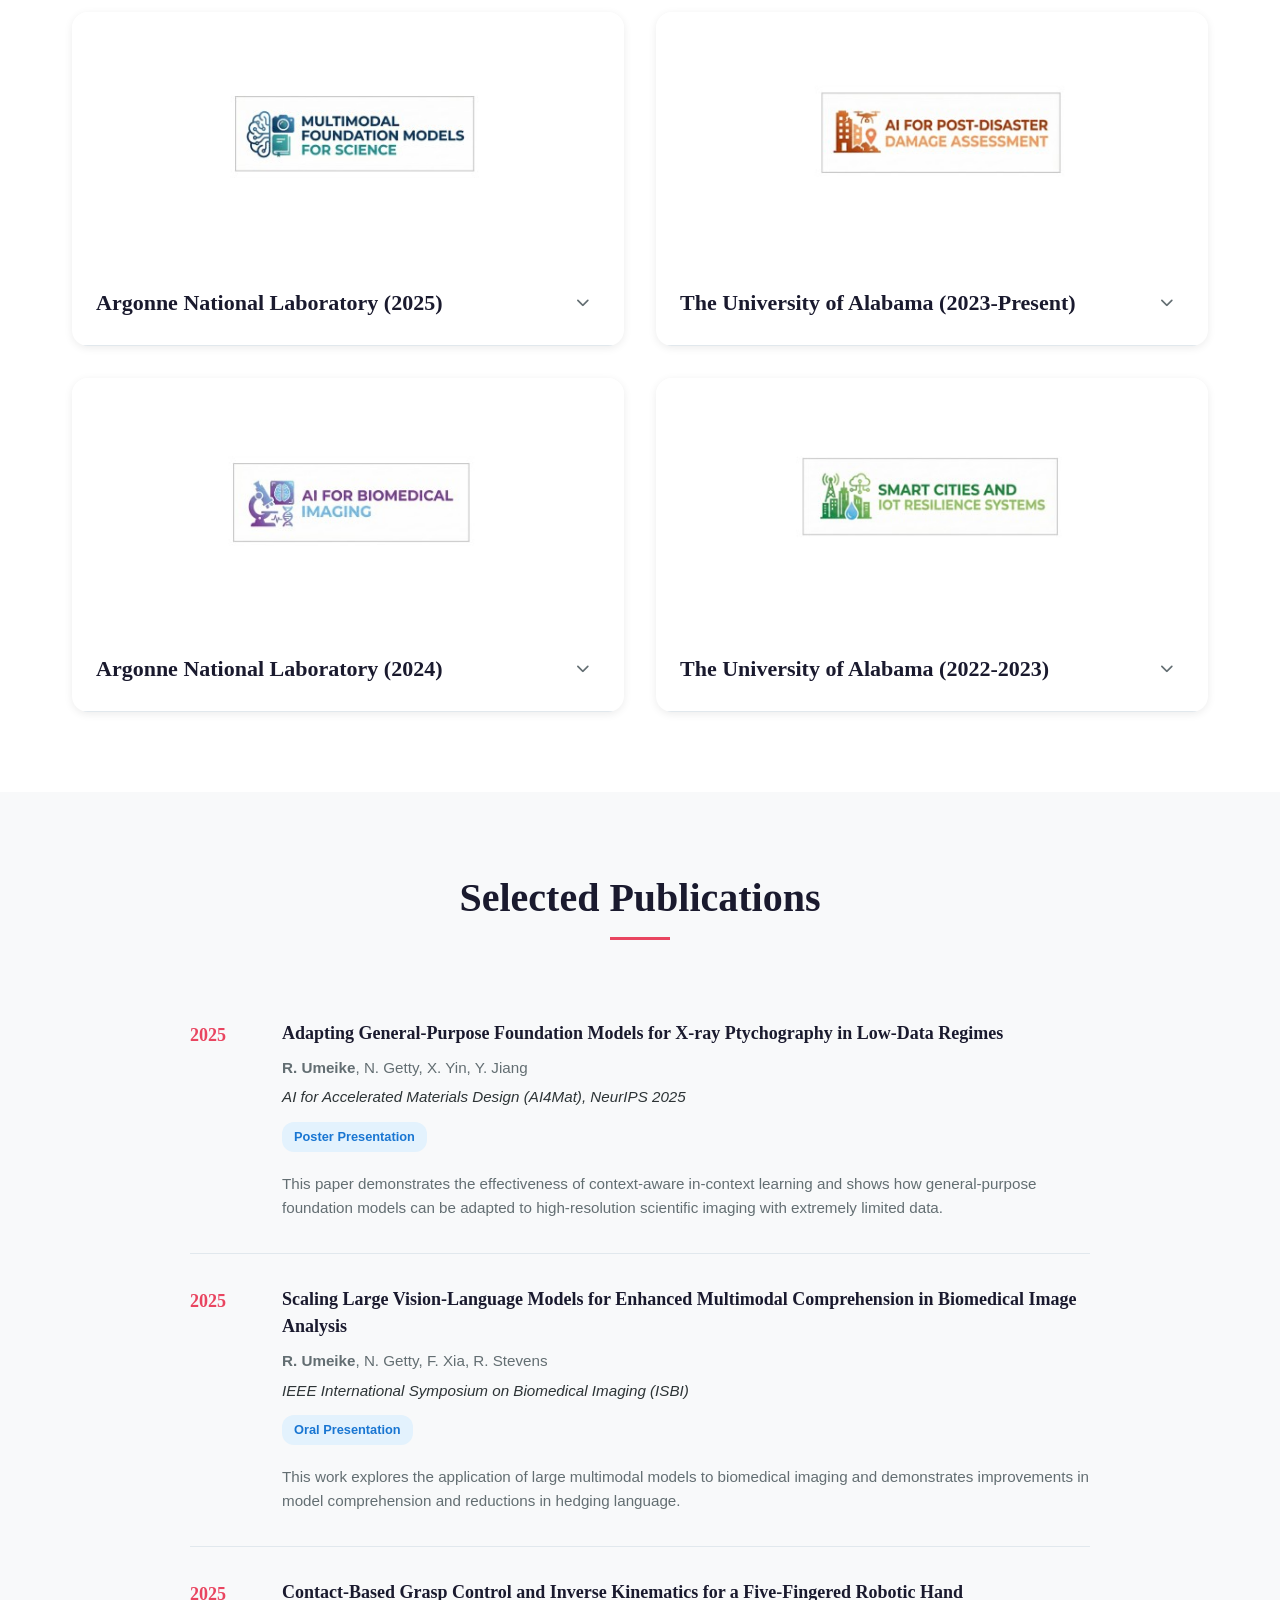
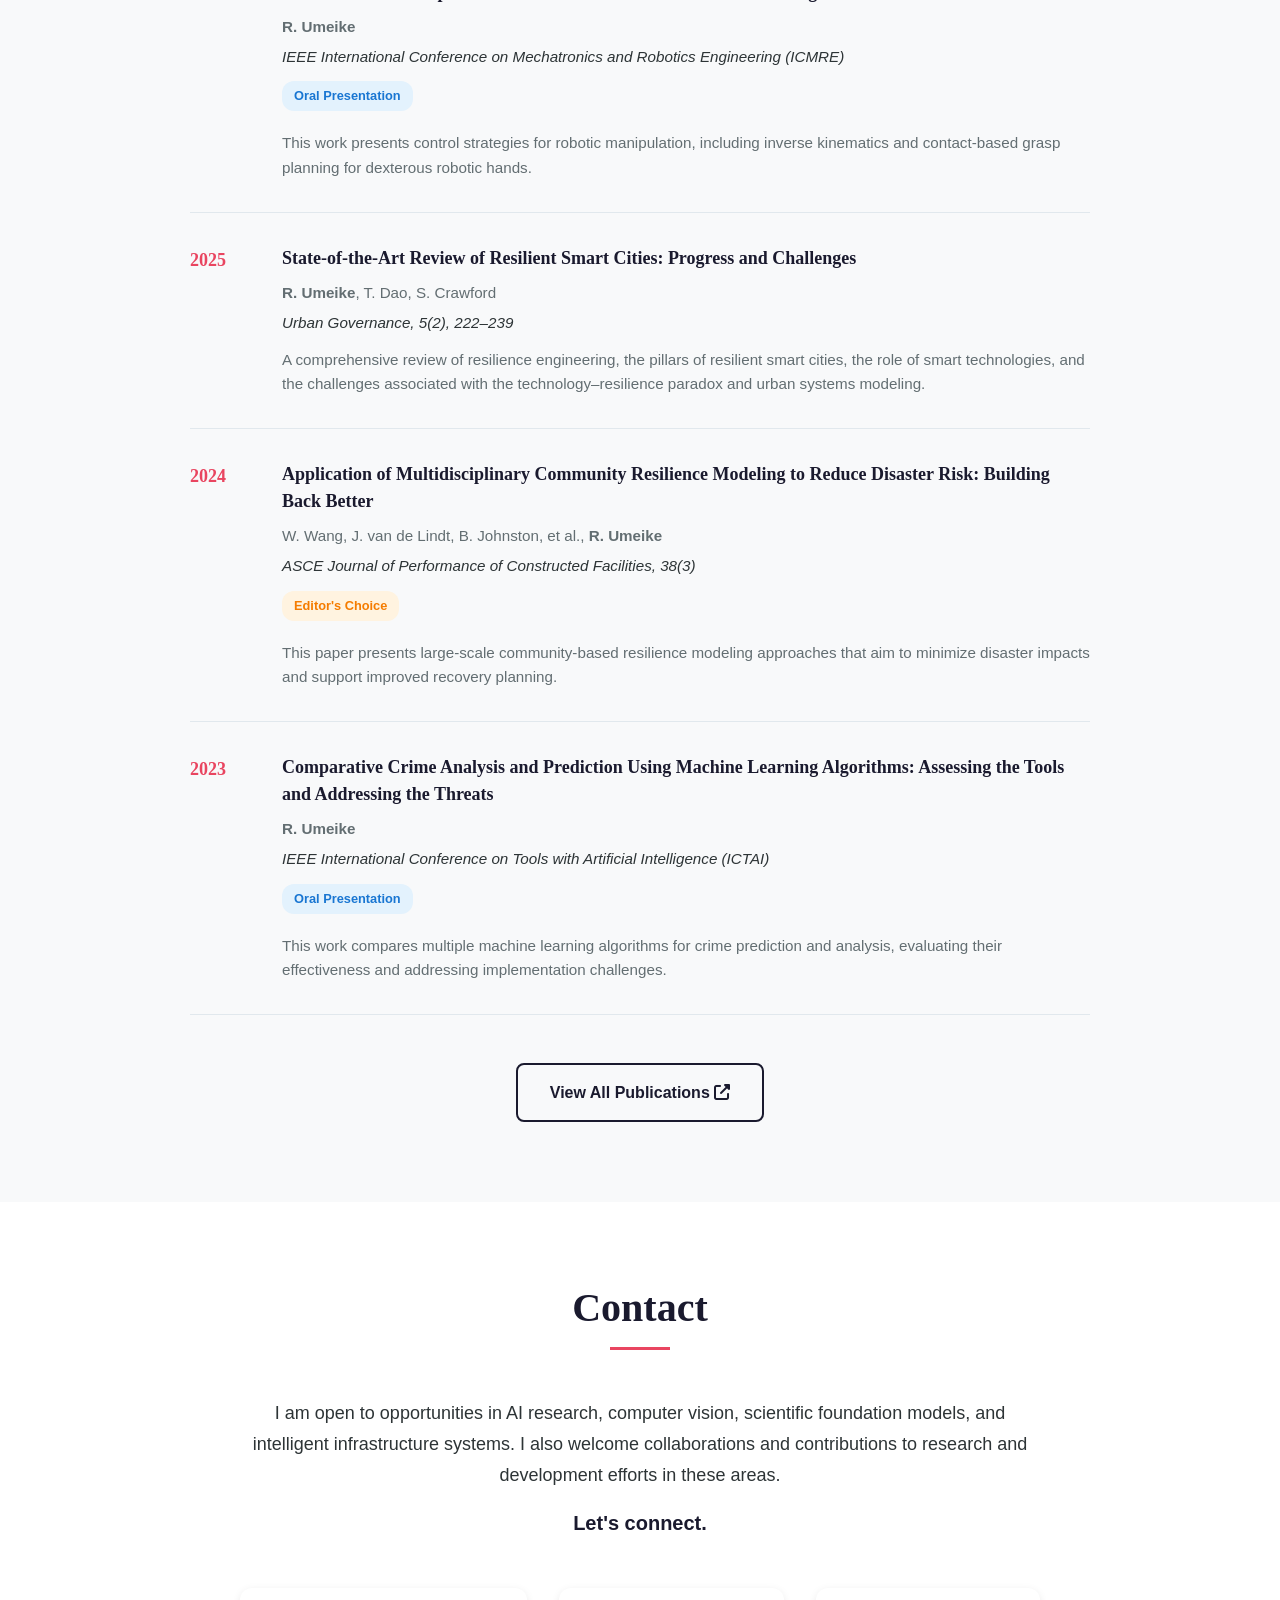
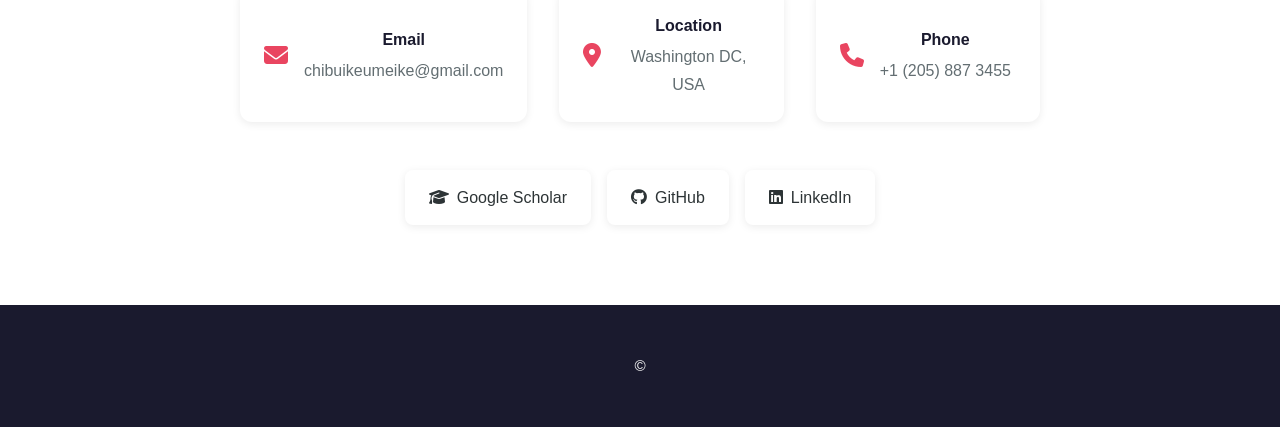
==== commit 24c7b8a0: "Update ASCE publication award description" ====
--- a/index_old.html
+++ b/index_old.html
@@ -85,7 +85,7 @@
                             </div>
                             <div>
                                 <strong>ASCE Editor's Choice Award</strong>
-                                <span>Awarded to fewer than 2% of all ASCE publications (2024)</span>
+                                <span>Awarded to fewer than 2% of all 200,000+ ASCE publications (2024)</span>
                             </div>
                         </div>
                         <div class="highlight-item">
